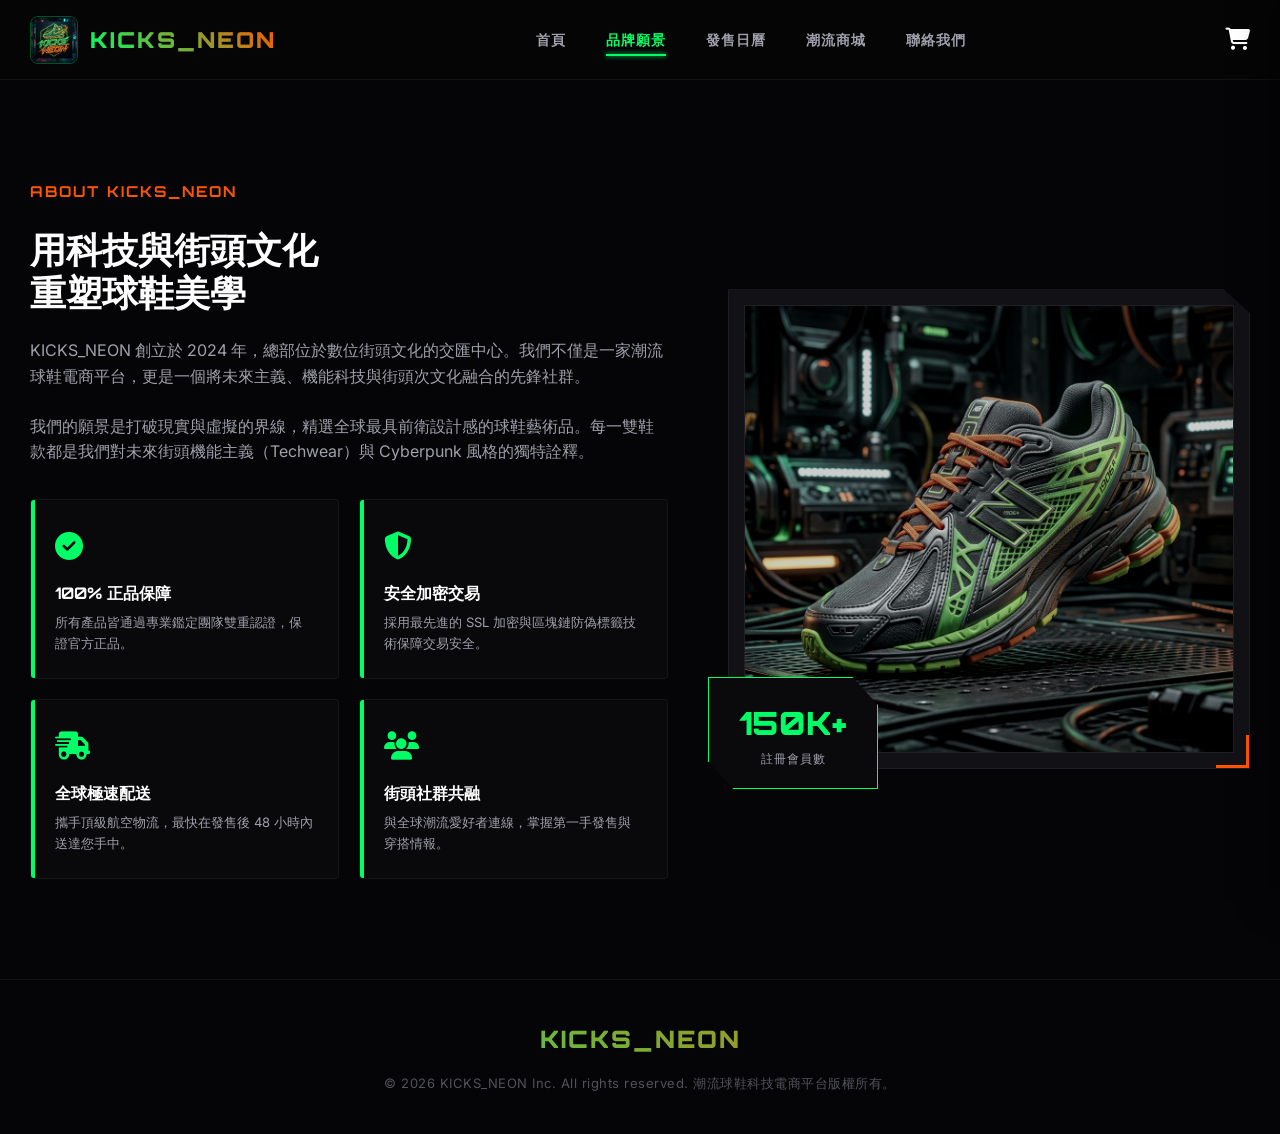
==== about.html @ 7a00f451 "Add files via upload" ====
<!DOCTYPE html>
<html lang="zh-TW">
<head>
  <meta charset="UTF-8">
  <meta name="viewport" content="width=device-width, initial-scale=1.0">
  <title>品牌願景 | KICKS_NEON | 潮流球鞋電商平台</title>
  <meta name="description" content="關於 KICKS_NEON：用科技與街頭文化重塑球鞋美學，為您帶來極具未來感與機能主義設計的潮流球鞋。">
  
  <!-- FontAwesome Icons -->
  <link rel="stylesheet" href="https://cdnjs.cloudflare.com/ajax/libs/font-awesome/6.4.0/css/all.min.css">
  
  <!-- Custom CSS -->
  <link rel="stylesheet" href="style.css">
</head>
<body class="subpage">

  <!-- ==========================================
       HEADER & NAVIGATION
       ========================================== -->
  <header>
    <div class="container header-container">
      <a href="index.html" class="logo-wrapper">
        <img class="logo-img" src="assets/images/logo.png" alt="KICKS_NEON Logo">
        <span class="logo-text">KICKS_NEON</span>
      </a>
      
      <nav id="navbar">
        <ul>
          <li><a href="index.html">首頁</a></li>
          <li><a href="about.html" class="active">品牌願景</a></li>
          <li><a href="releases.html">發售日曆</a></li>
          <li><a href="shop.html">潮流商城</a></li>
          <li><a href="contact.html">聯絡我們</a></li>
        </ul>
      </nav>
      
      <div class="header-actions">
        <div class="cart-icon-wrapper" id="cart-icon-btn" aria-label="Open shopping cart">
          <i class="fa-solid fa-cart-shopping"></i>
          <span class="cart-count" style="display: none;">0</span>
        </div>
        
        <div class="menu-toggle" id="menu-toggle-btn" aria-label="Toggle Navigation">
          <span></span>
          <span></span>
          <span></span>
        </div>
      </div>
    </div>
  </header>

  <!-- ==========================================
       ABOUT US SECTION (公司簡介)
       ========================================== -->
  <section id="about" class="about-section">
    <div class="container">
      <div class="about-grid">
        
        <div class="about-info">
          <span class="about-tagline">About KICKS_NEON</span>
          <h1 class="about-heading">用科技與街頭文化<br>重塑球鞋美學</h1>
          <p class="about-p">
            KICKS_NEON 創立於 2024 年，總部位於數位街頭文化的交匯中心。我們不僅是一家潮流球鞋電商平台，更是一個將未來主義、機能科技與街頭次文化融合的先鋒社群。
          </p>
          <p class="about-p">
            我們的願景是打破現實與虛擬的界線，精選全球最具前衛設計感的球鞋藝術品。每一雙鞋款都是我們對未來街頭機能主義（Techwear）與 Cyberpunk 風格的獨特詮釋。
          </p>
          
          <div class="about-highlights">
            <div class="highlight-card">
              <div class="highlight-icon"><i class="fa-solid fa-circle-check"></i></div>
              <h3 class="highlight-title">100% 正品保障</h3>
              <p class="highlight-desc">所有產品皆通過專業鑑定團隊雙重認證，保證官方正品。</p>
            </div>
            <div class="highlight-card">
              <div class="highlight-icon"><i class="fa-solid fa-shield-halved"></i></div>
              <h3 class="highlight-title">安全加密交易</h3>
              <p class="highlight-desc">採用最先進的 SSL 加密與區塊鏈防偽標籤技術保障交易安全。</p>
            </div>
            <div class="highlight-card">
              <div class="highlight-icon"><i class="fa-solid fa-truck-fast"></i></div>
              <h3 class="highlight-title">全球極速配送</h3>
              <p class="highlight-desc">攜手頂級航空物流，最快在發售後 48 小時內送達您手中。</p>
            </div>
            <div class="highlight-card">
              <div class="highlight-icon"><i class="fa-solid fa-users"></i></div>
              <h3 class="highlight-title">街頭社群共融</h3>
              <p class="highlight-desc">與全球潮流愛好者連線，掌握第一手發售與穿搭情報。</p>
            </div>
          </div>
        </div>
        
        <div class="about-visual">
          <div class="about-img-frame">
            <img class="about-image" src="assets/images/sneaker_10.png" alt="Trendy Sneaker Display">
          </div>
          <div class="about-stat-overlay">
            <span class="stat-number">150K+</span>
            <span class="stat-label">註冊會員數</span>
          </div>
        </div>
        
      </div>
    </div>
  </section>

  <!-- ==========================================
       FOOTER
       ========================================== -->
  <footer>
    <div class="container">
      <div class="footer-logo">KICKS_NEON</div>
      <p class="footer-copy">&copy; 2026 KICKS_NEON Inc. All rights reserved. 潮流球鞋科技電商平台版權所有。</p>
    </div>
  </footer>

  <!-- ==========================================
       SHOPPING CART DRAWER (購物車側欄抽屜)
       ========================================== -->
  <div class="cart-drawer-overlay" id="cart-overlay"></div>
  <div class="cart-drawer" id="cart-drawer">
    <div class="cart-drawer-header">
      <h2 class="cart-drawer-title">購物清單 CART</h2>
      <button class="cart-close-btn" id="cart-close-btn" aria-label="Close cart drawer">
        <i class="fa-solid fa-xmark"></i>
      </button>
    </div>
    
    <!-- 購物車商品清單 (將由 JS 渲染) -->
    <div class="cart-items-list" id="cart-items-list">
      <!-- Generated dynamically -->
    </div>
    
    <div class="cart-drawer-footer">
      <div class="cart-summary">
        <span class="cart-total-label">總計金額 TOTAL</span>
        <span class="cart-total-value" id="cart-total">NT$0</span>
      </div>
      <button class="btn-cyber btn-cyber-orange" onclick="checkout()">
        確認結帳 CHECKOUT <i class="fa-solid fa-credit-card"></i>
      </button>
    </div>
  </div>

  <!-- Custom JS -->
  <script src="app.js"></script>
</body>
</html>
---- style.css ----
@import url('https://fonts.googleapis.com/css2?family=Orbitron:wght@500;700;900&family=Inter:wght@300;400;500;600;700&display=swap');

/* ==========================================
   CSS VARIABLES & DESIGN SYSTEM
   ========================================== */
:root {
  --bg-darker: #050507;
  --bg-dark: #0a0a0d;
  --bg-card: #111116;
  --bg-card-hover: #161620;
  
  --accent-green: #00ff66;
  --accent-green-rgb: 0, 255, 102;
  --accent-orange: #ff5500;
  --accent-orange-rgb: 255, 85, 0;
  
  --text-primary: #ffffff;
  --text-secondary: #a0a0ab;
  --text-muted: #52525b;
  
  --font-cyber: 'Orbitron', sans-serif;
  --font-base: 'Inter', sans-serif;
  
  --transition-fast: 0.2s cubic-bezier(0.4, 0, 0.2, 1);
  --transition-normal: 0.3s cubic-bezier(0.4, 0, 0.2, 1);
  --transition-slow: 0.5s cubic-bezier(0.4, 0, 0.2, 1);
  
  --glow-green: 0 0 10px rgba(0, 255, 102, 0.3), 0 0 20px rgba(0, 255, 102, 0.1);
  --glow-orange: 0 0 10px rgba(255, 85, 0, 0.3), 0 0 20px rgba(255, 85, 0, 0.1);
  --border-neon: 1px solid rgba(0, 255, 102, 0.15);
  
  --header-height: 80px;
}

/* ==========================================
   RESET & BASE STYLES
   ========================================== */
* {
  box-sizing: border-box;
  margin: 0;
  padding: 0;
  scroll-behavior: smooth;
}

body {
  background-color: var(--bg-dark);
  color: var(--text-primary);
  font-family: var(--font-base);
  line-height: 1.6;
  overflow-x: hidden;
  position: relative;
}

body.subpage {
  padding-top: var(--header-height);
}

/* Cyber grid background layer */
body::before {
  content: '';
  position: fixed;
  top: 0;
  left: 0;
  width: 100vw;
  height: 100vh;
  background-image: 
    linear-gradient(rgba(0, 255, 102, 0.015) 1px, transparent 1px),
    linear-gradient(90deg, rgba(0, 255, 102, 0.015) 1px, transparent 1px);
  background-size: 40px 40px;
  background-position: center top;
  z-index: -1;
  pointer-events: none;
}

a {
  color: inherit;
  text-decoration: none;
}

ul {
  list-style: none;
}

img {
  max-width: 100%;
  display: block;
}

button, input, select {
  font-family: inherit;
  background: none;
  border: none;
  color: inherit;
  outline: none;
}

button {
  cursor: pointer;
}

/* Scrollbar styling */
::-webkit-scrollbar {
  width: 8px;
}
::-webkit-scrollbar-track {
  background: var(--bg-darker);
}
::-webkit-scrollbar-thumb {
  background: #27272a;
  border-radius: 4px;
}
::-webkit-scrollbar-thumb:hover {
  background: var(--accent-green);
  box-shadow: 0 0 5px var(--accent-green);
}

/* ==========================================
   UTILITY STYLES
   ========================================== */
.container {
  width: 100%;
  max-width: 1400px;
  margin: 0 auto;
  padding: 0 30px;
}

.text-neon-green {
  color: var(--accent-green);
  text-shadow: 0 0 8px rgba(0, 255, 102, 0.5);
}

.text-neon-orange {
  color: var(--accent-orange);
  text-shadow: 0 0 8px rgba(255, 85, 0, 0.5);
}

.btn-cyber {
  display: inline-block;
  font-family: var(--font-cyber);
  font-weight: 700;
  text-transform: uppercase;
  letter-spacing: 2px;
  padding: 14px 28px;
  border: 1px solid var(--accent-green);
  background: rgba(0, 255, 102, 0.05);
  color: var(--accent-green);
  position: relative;
  overflow: hidden;
  transition: var(--transition-normal);
  clip-path: polygon(0 0, 90% 0, 100% 30%, 100% 100%, 10% 100%, 0 70%);
}

.btn-cyber:hover {
  background: var(--accent-green);
  color: var(--bg-darker);
  box-shadow: 0 0 15px var(--accent-green);
}

.btn-cyber::before {
  content: '';
  position: absolute;
  top: 0;
  left: -100%;
  width: 100%;
  height: 100%;
  background: linear-gradient(
    90deg,
    transparent,
    rgba(255, 255, 255, 0.2),
    transparent
  );
  transition: 0.5s;
}

.btn-cyber:hover::before {
  left: 100%;
}

.btn-cyber-orange {
  border-color: var(--accent-orange);
  background: rgba(255, 85, 0, 0.05);
  color: var(--accent-orange);
  clip-path: polygon(10% 0, 100% 0, 100% 70%, 90% 100%, 0 100%, 0 30%);
}

.btn-cyber-orange:hover {
  background: var(--accent-orange);
  color: var(--text-primary);
  box-shadow: 0 0 15px var(--accent-orange);
}

.glitch-text {
  position: relative;
  font-family: var(--font-cyber);
}

/* ==========================================
   HEADER & NAVIGATION
   ========================================== */
header {
  height: var(--header-height);
  position: fixed;
  top: 0;
  left: 0;
  width: 100%;
  z-index: 100;
  background: rgba(5, 5, 7, 0.85);
  backdrop-filter: blur(12px);
  -webkit-backdrop-filter: blur(12px);
  border-bottom: 1px solid rgba(255, 255, 255, 0.05);
  display: flex;
  align-items: center;
}

.header-container {
  display: flex;
  justify-content: space-between;
  align-items: center;
  width: 100%;
}

.logo-wrapper {
  display: flex;
  align-items: center;
  gap: 12px;
}

.logo-img {
  height: 48px;
  width: 48px;
  border-radius: 8px;
  border: 1px solid rgba(0, 255, 102, 0.3);
}

.logo-text {
  font-family: var(--font-cyber);
  font-size: 22px;
  font-weight: 900;
  letter-spacing: 2px;
  background: linear-gradient(45deg, var(--accent-green), var(--accent-orange));
  -webkit-background-clip: text;
  -webkit-text-fill-color: transparent;
}

nav ul {
  display: flex;
  gap: 40px;
}

nav a {
  font-family: var(--font-cyber);
  font-size: 14px;
  font-weight: 700;
  text-transform: uppercase;
  letter-spacing: 1px;
  color: var(--text-secondary);
  transition: var(--transition-fast);
  position: relative;
  padding: 8px 0;
}

nav a:hover, nav a.active {
  color: var(--accent-green);
}

nav a::after {
  content: '';
  position: absolute;
  bottom: 0;
  left: 0;
  width: 0;
  height: 2px;
  background-color: var(--accent-green);
  transition: var(--transition-fast);
  box-shadow: 0 0 5px var(--accent-green);
}

nav a:hover::after, nav a.active::after {
  width: 100%;
}

.header-actions {
  display: flex;
  align-items: center;
  gap: 20px;
}

.cart-icon-wrapper {
  position: relative;
  font-size: 22px;
  color: var(--text-primary);
  cursor: pointer;
  transition: var(--transition-fast);
}

.cart-icon-wrapper:hover {
  color: var(--accent-green);
  text-shadow: 0 0 8px var(--accent-green);
}

.cart-count {
  position: absolute;
  top: -8px;
  right: -10px;
  background: var(--accent-orange);
  color: var(--text-primary);
  font-family: var(--font-cyber);
  font-size: 10px;
  font-weight: 900;
  padding: 2px 6px;
  border-radius: 10px;
  min-width: 18px;
  text-align: center;
  border: 1px solid var(--bg-darker);
  box-shadow: 0 0 5px rgba(255, 85, 0, 0.5);
}

/* Hamburger mobile menu */
.menu-toggle {
  display: none;
  flex-direction: column;
  gap: 6px;
  cursor: pointer;
  z-index: 101;
}

.menu-toggle span {
  display: block;
  width: 25px;
  height: 2px;
  background-color: var(--text-primary);
  transition: var(--transition-normal);
}

/* ==========================================
   HERO SLIDER
   ========================================== */
.hero-section {
  height: 100vh;
  width: 100%;
  position: relative;
  overflow: hidden;
  background-color: var(--bg-darker);
}

.hero-slider {
  width: 100%;
  height: 100%;
  position: relative;
}

.hero-slide {
  position: absolute;
  top: 0;
  left: 0;
  width: 100%;
  height: 100%;
  opacity: 0;
  transition: opacity var(--transition-slow);
  z-index: 1;
  display: flex;
  align-items: center;
}

.hero-slide.active {
  opacity: 1;
  z-index: 2;
}

.hero-bg {
  position: absolute;
  top: 0;
  left: 0;
  width: 100%;
  height: 100%;
  object-fit: cover;
  filter: brightness(0.2) contrast(1.1);
  transform: scale(1.1);
  transition: transform 6s ease-out;
}

.hero-slide.active .hero-bg {
  transform: scale(1);
}

.hero-content {
  position: relative;
  z-index: 5;
  max-width: 750px;
  text-align: left;
  transform: translateY(30px);
  transition: transform 0.8s ease-out, opacity 0.8s ease-out;
  opacity: 0;
}

.hero-slide.active .hero-content {
  transform: translateY(0);
  opacity: 1;
}

.hero-badge {
  display: inline-block;
  font-family: var(--font-cyber);
  font-size: 14px;
  font-weight: 700;
  letter-spacing: 4px;
  padding: 6px 16px;
  border-left: 3px solid var(--accent-green);
  background: rgba(0, 255, 102, 0.05);
  margin-bottom: 24px;
  text-transform: uppercase;
}

.hero-slide:nth-child(even) .hero-badge {
  border-left-color: var(--accent-orange);
  background: rgba(255, 85, 0, 0.05);
}

.hero-title {
  font-family: var(--font-cyber);
  font-size: 72px;
  font-weight: 900;
  line-height: 1.1;
  letter-spacing: -2px;
  text-transform: uppercase;
  margin-bottom: 24px;
}

.hero-subtitle {
  font-size: 18px;
  color: var(--text-secondary);
  margin-bottom: 40px;
  max-width: 600px;
}

/* Slider Controls */
.slider-dots {
  position: absolute;
  bottom: 40px;
  left: 50%;
  transform: translateX(-50%);
  z-index: 10;
  display: flex;
  gap: 16px;
}

.slider-dot {
  width: 32px;
  height: 4px;
  background: rgba(255, 255, 255, 0.2);
  cursor: pointer;
  transition: var(--transition-normal);
}

.slider-dot.active {
  background: var(--accent-green);
  box-shadow: 0 0 10px var(--accent-green);
  width: 48px;
}

.slider-btn {
  position: absolute;
  top: 50%;
  transform: translateY(-50%);
  z-index: 10;
  width: 50px;
  height: 50px;
  border: 1px solid rgba(255, 255, 255, 0.1);
  background: rgba(5, 5, 7, 0.6);
  backdrop-filter: blur(5px);
  display: flex;
  align-items: center;
  justify-content: center;
  font-size: 20px;
  transition: var(--transition-normal);
}

.slider-btn:hover {
  border-color: var(--accent-green);
  color: var(--accent-green);
  box-shadow: 0 0 10px rgba(0, 255, 102, 0.2);
}

.slider-btn.prev { left: 40px; }
.slider-btn.next { right: 40px; }

/* ==========================================
   SECTION COMMON STYLES
   ========================================== */
section {
  padding: 100px 0;
  position: relative;
}

.section-header {
  margin-bottom: 60px;
  text-align: center;
  position: relative;
}

.section-title {
  font-family: var(--font-cyber);
  font-size: 40px;
  font-weight: 900;
  text-transform: uppercase;
  letter-spacing: 2px;
  margin-bottom: 12px;
  display: inline-block;
  position: relative;
}

.section-title::after {
  content: '';
  position: absolute;
  bottom: -8px;
  left: 50%;
  transform: translateX(-50%);
  width: 60px;
  height: 3px;
  background: var(--accent-green);
  box-shadow: 0 0 8px var(--accent-green);
}

.section-desc {
  font-size: 16px;
  color: var(--text-secondary);
  max-width: 600px;
  margin: 0 auto;
}

/* ==========================================
   ABOUT US SECTION (公司簡介)
   ========================================== */
.about-section {
  background: var(--bg-darker);
}

.about-grid {
  display: grid;
  grid-template-columns: 1.1fr 0.9fr;
  gap: 60px;
  align-items: center;
}

.about-info {
  display: flex;
  flex-direction: column;
  gap: 24px;
}

.about-tagline {
  font-family: var(--font-cyber);
  font-weight: 700;
  letter-spacing: 2px;
  font-size: 15px;
  color: var(--accent-orange);
  text-transform: uppercase;
}

.about-heading {
  font-family: var(--font-cyber);
  font-size: 36px;
  font-weight: 900;
  line-height: 1.2;
  text-transform: uppercase;
}

.about-p {
  color: var(--text-secondary);
  font-size: 16px;
}

.about-highlights {
  display: grid;
  grid-template-columns: 1fr 1fr;
  gap: 20px;
  margin-top: 10px;
}

.highlight-card {
  background: rgba(255, 255, 255, 0.02);
  border: 1px solid rgba(255, 255, 255, 0.05);
  padding: 24px;
  border-radius: 4px;
  transition: var(--transition-normal);
  position: relative;
  overflow: hidden;
}

.highlight-card::before {
  content: '';
  position: absolute;
  top: 0;
  left: 0;
  width: 4px;
  height: 100%;
  background: var(--accent-green);
}

.highlight-card:hover {
  background: rgba(255, 255, 255, 0.04);
  transform: translateY(-5px);
  border-color: rgba(0, 255, 102, 0.2);
}

.highlight-icon {
  font-size: 28px;
  color: var(--accent-green);
  margin-bottom: 12px;
}

.highlight-title {
  font-family: var(--font-cyber);
  font-size: 16px;
  font-weight: 700;
  margin-bottom: 6px;
  text-transform: uppercase;
}

.highlight-desc {
  font-size: 13px;
  color: var(--text-secondary);
}

/* About visual frame */
.about-visual {
  position: relative;
  width: 100%;
  height: 480px;
}

.about-img-frame {
  width: 100%;
  height: 100%;
  border: 1px solid rgba(255, 255, 255, 0.05);
  background: var(--bg-card);
  padding: 15px;
  position: relative;
  clip-path: polygon(0 0, 95% 0, 100% 5%, 100% 100%, 5% 100%, 0 95%);
}

.about-img-frame::after {
  content: '';
  position: absolute;
  bottom: 0;
  right: 0;
  width: 30px;
  height: 30px;
  border-bottom: 3px solid var(--accent-orange);
  border-right: 3px solid var(--accent-orange);
  pointer-events: none;
}

.about-image {
  width: 100%;
  height: 100%;
  object-fit: cover;
  filter: grayscale(40%) contrast(1.1) brightness(0.8);
  border: 1px solid rgba(255, 255, 255, 0.08);
}

.about-stat-overlay {
  position: absolute;
  bottom: -20px;
  left: -20px;
  background: var(--bg-dark);
  border: 1px solid var(--accent-green);
  box-shadow: var(--glow-green);
  padding: 20px 30px;
  display: flex;
  flex-direction: column;
  align-items: center;
  z-index: 10;
  clip-path: polygon(0 0, 85% 0, 100% 25%, 100% 100%, 15% 100%, 0 75%);
}

.stat-number {
  font-family: var(--font-cyber);
  font-size: 32px;
  font-weight: 900;
  color: var(--accent-green);
}

.stat-label {
  font-size: 12px;
  text-transform: uppercase;
  color: var(--text-secondary);
  letter-spacing: 1px;
}

/* ==========================================
   RELEASE CALENDAR SECTION (發售日曆)
   ========================================== */
.calendar-section {
  background: var(--bg-dark);
}

.calendar-grid {
  display: grid;
  grid-template-columns: repeat(3, 1fr);
  gap: 30px;
  margin-top: 40px;
}

.calendar-card {
  background: var(--bg-card);
  border: var(--border-neon);
  border-radius: 4px;
  overflow: hidden;
  transition: var(--transition-normal);
  position: relative;
}

.calendar-card:hover {
  transform: translateY(-8px);
  border-color: var(--accent-green);
  box-shadow: var(--glow-green);
}

.calendar-card.orange-theme {
  border-color: rgba(255, 85, 0, 0.15);
}

.calendar-card.orange-theme:hover {
  border-color: var(--accent-orange);
  box-shadow: var(--glow-orange);
}

.calendar-img-container {
  height: 250px;
  position: relative;
  overflow: hidden;
  background: var(--bg-darker);
}

.calendar-img {
  width: 100%;
  height: 100%;
  object-fit: cover;
  transition: transform var(--transition-normal);
}

.calendar-card:hover .calendar-img {
  transform: scale(1.08);
}

.calendar-badge {
  position: absolute;
  top: 20px;
  left: 20px;
  font-family: var(--font-cyber);
  font-size: 11px;
  font-weight: 700;
  background: var(--accent-orange);
  color: var(--text-primary);
  padding: 6px 12px;
  letter-spacing: 1px;
  text-transform: uppercase;
  box-shadow: 0 0 8px rgba(255, 85, 0, 0.4);
}

.calendar-card.orange-theme .calendar-badge {
  background: var(--accent-green);
  color: var(--bg-darker);
  box-shadow: 0 0 8px rgba(0, 255, 102, 0.4);
}

.calendar-info {
  padding: 30px;
}

.calendar-date {
  font-family: var(--font-cyber);
  font-size: 13px;
  color: var(--text-secondary);
  margin-bottom: 8px;
  letter-spacing: 1px;
  display: flex;
  align-items: center;
  gap: 8px;
}

.calendar-date i {
  color: var(--accent-green);
}

.calendar-card.orange-theme .calendar-date i {
  color: var(--accent-orange);
}

.calendar-title {
  font-family: var(--font-cyber);
  font-size: 20px;
  font-weight: 700;
  margin-bottom: 12px;
  text-transform: uppercase;
}

.calendar-price {
  font-family: var(--font-cyber);
  font-size: 18px;
  font-weight: 700;
  color: #ffffff;
  margin-bottom: 24px;
}

/* Countdown element */
.countdown-box {
  display: grid;
  grid-template-columns: repeat(4, 1fr);
  gap: 10px;
  background: var(--bg-darker);
  padding: 16px;
  border-radius: 4px;
  border: 1px solid rgba(255, 255, 255, 0.05);
}

.countdown-item {
  text-align: center;
}

.countdown-number {
  font-family: var(--font-cyber);
  font-size: 20px;
  font-weight: 900;
  color: var(--accent-green);
  display: block;
}

.calendar-card.orange-theme .countdown-number {
  color: var(--accent-orange);
}

.countdown-label {
  font-size: 9px;
  color: var(--text-muted);
  text-transform: uppercase;
  letter-spacing: 0.5px;
}

/* ==========================================
   SHOP SECTION (商品展示與篩選區)
   ========================================== */
.shop-section {
  background: var(--bg-darker);
  border-top: 1px solid rgba(255, 255, 255, 0.05);
  border-bottom: 1px solid rgba(255, 255, 255, 0.05);
}

.shop-container {
  display: grid;
  grid-template-columns: 280px 1fr;
  gap: 40px;
  align-items: start;
}

/* Sidebar filter styling */
.sidebar-filter {
  background: var(--bg-card);
  border: 1px solid rgba(255, 255, 255, 0.04);
  padding: 30px;
  border-radius: 4px;
  position: sticky;
  top: 100px;
}

.filter-group {
  margin-bottom: 35px;
}

.filter-group:last-child {
  margin-bottom: 0;
}

.filter-title {
  font-family: var(--font-cyber);
  font-size: 16px;
  font-weight: 700;
  text-transform: uppercase;
  letter-spacing: 1px;
  margin-bottom: 20px;
  color: #ffffff;
  border-left: 3px solid var(--accent-green);
  padding-left: 10px;
  display: flex;
  justify-content: space-between;
  align-items: center;
}

/* Brands checklist */
.brand-list {
  display: flex;
  flex-direction: column;
  gap: 12px;
}

.checkbox-container {
  display: flex;
  align-items: center;
  position: relative;
  padding-left: 28px;
  cursor: pointer;
  font-size: 14px;
  color: var(--text-secondary);
  user-select: none;
  transition: var(--transition-fast);
}

.checkbox-container input {
  position: absolute;
  opacity: 0;
  cursor: pointer;
  height: 0;
  width: 0;
}

.checkmark {
  position: absolute;
  top: 2px;
  left: 0;
  height: 18px;
  width: 18px;
  background-color: var(--bg-darker);
  border: 1px solid var(--text-muted);
  border-radius: 2px;
  transition: var(--transition-fast);
}

.checkbox-container:hover {
  color: var(--text-primary);
}

.checkbox-container:hover input ~ .checkmark {
  border-color: var(--accent-green);
}

.checkbox-container input:checked ~ .checkmark {
  background-color: var(--accent-green);
  border-color: var(--accent-green);
  box-shadow: 0 0 5px var(--accent-green);
}

.checkmark::after {
  content: "";
  position: absolute;
  display: none;
  left: 6px;
  top: 2px;
  width: 4px;
  height: 8px;
  border: solid var(--bg-darker);
  border-width: 0 2px 2px 0;
  transform: rotate(45deg);
}

.checkbox-container input:checked ~ .checkmark::after {
  display: block;
}

/* Size Buttons */
.size-grid {
  display: grid;
  grid-template-columns: repeat(4, 1fr);
  gap: 8px;
}

.size-btn {
  background: var(--bg-darker);
  border: 1px solid var(--text-muted);
  color: var(--text-secondary);
  padding: 8px 0;
  font-family: var(--font-cyber);
  font-size: 12px;
  font-weight: 700;
  text-align: center;
  border-radius: 2px;
  transition: var(--transition-fast);
}

.size-btn:hover {
  border-color: var(--accent-green);
  color: var(--accent-green);
}

.size-btn.active {
  background: var(--accent-green);
  color: var(--bg-darker);
  border-color: var(--accent-green);
  box-shadow: 0 0 8px rgba(0, 255, 102, 0.3);
}

/* Price Range Slider */
.price-range-container {
  display: flex;
  flex-direction: column;
  gap: 15px;
}

.range-slider {
  -webkit-appearance: none;
  width: 100%;
  height: 4px;
  background: var(--bg-darker);
  border-radius: 2px;
  outline: none;
}

.range-slider::-webkit-slider-thumb {
  -webkit-appearance: none;
  appearance: none;
  width: 16px;
  height: 16px;
  border-radius: 50%;
  background: var(--accent-green);
  box-shadow: 0 0 8px var(--accent-green);
  cursor: pointer;
  transition: var(--transition-fast);
}

.range-slider::-webkit-slider-thumb:hover {
  transform: scale(1.2);
}

.price-values {
  display: flex;
  justify-content: space-between;
  font-family: var(--font-cyber);
  font-size: 12px;
  color: var(--text-secondary);
}

.price-value-box {
  background: var(--bg-darker);
  padding: 4px 8px;
  border: 1px solid rgba(255, 255, 255, 0.05);
  border-radius: 2px;
}

.btn-reset-filter {
  width: 100%;
  margin-top: 10px;
  padding: 12px;
  font-family: var(--font-cyber);
  font-size: 12px;
  font-weight: 700;
  letter-spacing: 1px;
  text-align: center;
  border: 1px solid rgba(255, 255, 255, 0.1);
  color: var(--text-secondary);
  transition: var(--transition-fast);
  background: rgba(255, 255, 255, 0.01);
}

.btn-reset-filter:hover {
  border-color: var(--accent-orange);
  color: var(--accent-orange);
  background: rgba(255, 85, 0, 0.05);
}

/* Products Layout */
.products-layout {
  display: flex;
  flex-direction: column;
  gap: 30px;
}

.shop-toolbar {
  display: flex;
  justify-content: space-between;
  align-items: center;
  background: var(--bg-card);
  padding: 16px 24px;
  border-radius: 4px;
  border: 1px solid rgba(255, 255, 255, 0.03);
}

.products-count {
  font-size: 14px;
  color: var(--text-secondary);
}

.products-count span {
  font-family: var(--font-cyber);
  color: var(--accent-green);
  font-weight: 700;
}

.shop-sorting select {
  background: var(--bg-darker);
  border: 1px solid rgba(255, 255, 255, 0.1);
  padding: 8px 16px;
  font-size: 13px;
  border-radius: 2px;
  cursor: pointer;
  transition: var(--transition-fast);
}

.shop-sorting select:hover {
  border-color: var(--accent-green);
}

/* Products Grid */
.products-grid {
  display: grid;
  grid-template-columns: repeat(auto-fill, minmax(250px, 1fr));
  gap: 25px;
}

/* Sneaker Product Card */
.product-card {
  background: var(--bg-card);
  border: 1px solid rgba(255, 255, 255, 0.03);
  border-radius: 4px;
  overflow: hidden;
  display: flex;
  flex-direction: column;
  transition: transform var(--transition-normal), border-color var(--transition-normal), box-shadow var(--transition-normal);
  position: relative;
}

.product-card:hover {
  transform: translateY(-5px);
  border-color: var(--accent-green);
  box-shadow: var(--glow-green);
}

.product-card:nth-child(even):hover {
  border-color: var(--accent-orange);
  box-shadow: var(--glow-orange);
}

.product-img-wrapper {
  position: relative;
  height: 230px;
  background-color: var(--bg-darker);
  overflow: hidden;
  display: flex;
  align-items: center;
  justify-content: center;
  padding: 10px;
}

.product-img {
  max-width: 90%;
  max-height: 90%;
  object-fit: contain;
  transition: transform 0.4s cubic-bezier(0.25, 0.46, 0.45, 0.94);
}

.product-card:hover .product-img {
  transform: scale(1.1) rotate(-3deg);
}

.product-tags {
  position: absolute;
  top: 15px;
  left: 15px;
  display: flex;
  flex-direction: column;
  gap: 6px;
}

.product-tag {
  font-family: var(--font-cyber);
  font-size: 9px;
  font-weight: 700;
  padding: 4px 8px;
  letter-spacing: 0.5px;
  border-radius: 2px;
  text-transform: uppercase;
}

.product-tag.limited {
  background: var(--accent-orange);
  color: #ffffff;
  box-shadow: 0 0 5px rgba(255, 85, 0, 0.4);
}

.product-tag.hot {
  background: var(--accent-green);
  color: var(--bg-darker);
  box-shadow: 0 0 5px rgba(0, 255, 102, 0.4);
}

.product-info {
  padding: 20px;
  display: flex;
  flex-direction: column;
  flex-grow: 1;
}

.product-brand {
  font-family: var(--font-cyber);
  font-size: 11px;
  font-weight: 700;
  color: var(--accent-green);
  text-transform: uppercase;
  margin-bottom: 6px;
  letter-spacing: 1px;
}

.product-card:nth-child(even) .product-brand {
  color: var(--accent-orange);
}

.product-name {
  font-size: 16px;
  font-weight: 600;
  margin-bottom: 12px;
  line-height: 1.3;
  color: #ffffff;
  /* limit to 2 lines */
  display: -webkit-box;
  -webkit-line-clamp: 2;
  -webkit-box-orient: vertical;
  overflow: hidden;
  height: 42px;
}

.product-meta {
  display: flex;
  justify-content: space-between;
  align-items: center;
  margin-top: auto;
  padding-top: 12px;
  border-top: 1px solid rgba(255, 255, 255, 0.03);
}

.product-price {
  font-family: var(--font-cyber);
  font-size: 18px;
  font-weight: 700;
  color: #ffffff;
}

.product-buy-btn {
  width: 36px;
  height: 36px;
  background: rgba(255, 255, 255, 0.05);
  border: 1px solid rgba(255, 255, 255, 0.1);
  color: var(--text-primary);
  border-radius: 4px;
  display: flex;
  align-items: center;
  justify-content: center;
  transition: var(--transition-fast);
}

.product-card:hover .product-buy-btn {
  background: var(--accent-green);
  border-color: var(--accent-green);
  color: var(--bg-darker);
  box-shadow: 0 0 10px rgba(0, 255, 102, 0.3);
}

.product-card:nth-child(even):hover .product-buy-btn {
  background: var(--accent-orange);
  border-color: var(--accent-orange);
  color: var(--text-primary);
  box-shadow: 0 0 10px rgba(255, 85, 0, 0.3);
}

/* Empty State */
.empty-state {
  grid-column: 1 / -1;
  text-align: center;
  padding: 60px 0;
}

.empty-state-icon {
  font-size: 48px;
  color: var(--text-muted);
  margin-bottom: 20px;
}

.empty-state-text {
  color: var(--text-secondary);
  font-size: 16px;
  margin-bottom: 20px;
}

/* ==========================================
   CONTACT SECTION (聯絡我們)
   ========================================== */
.contact-section {
  background: var(--bg-dark);
}

.contact-grid {
  display: grid;
  grid-template-columns: 0.9fr 1.1fr;
  gap: 60px;
}

.contact-info {
  display: flex;
  flex-direction: column;
  gap: 30px;
}

.contact-title-cyber {
  font-family: var(--font-cyber);
  font-size: 28px;
  font-weight: 900;
  text-transform: uppercase;
  letter-spacing: 1.5px;
  border-left: 4px solid var(--accent-orange);
  padding-left: 15px;
}

.contact-p {
  color: var(--text-secondary);
  font-size: 15px;
}

.contact-methods {
  display: flex;
  flex-direction: column;
  gap: 20px;
}

.contact-method-item {
  display: flex;
  align-items: center;
  gap: 16px;
}

.contact-icon {
  width: 44px;
  height: 44px;
  border-radius: 4px;
  background: rgba(255, 85, 0, 0.05);
  border: 1px solid rgba(255, 85, 0, 0.15);
  color: var(--accent-orange);
  display: flex;
  align-items: center;
  justify-content: center;
  font-size: 18px;
}

.contact-method-item:nth-child(even) .contact-icon {
  background: rgba(0, 255, 102, 0.05);
  border-color: rgba(0, 255, 102, 0.15);
  color: var(--accent-green);
}

.contact-label {
  font-size: 12px;
  color: var(--text-muted);
  text-transform: uppercase;
  letter-spacing: 0.5px;
}

.contact-value {
  font-weight: 500;
  color: #ffffff;
}

.social-links {
  display: flex;
  gap: 15px;
  margin-top: 10px;
}

.social-btn {
  width: 44px;
  height: 44px;
  background: var(--bg-card);
  border: 1px solid rgba(255, 255, 255, 0.05);
  color: var(--text-secondary);
  border-radius: 4px;
  display: flex;
  align-items: center;
  justify-content: center;
  font-size: 18px;
  transition: var(--transition-fast);
}

.social-btn:hover {
  color: var(--accent-green);
  border-color: var(--accent-green);
  box-shadow: var(--glow-green);
  transform: translateY(-3px);
}

.social-btn:nth-child(even):hover {
  color: var(--accent-orange);
  border-color: var(--accent-orange);
  box-shadow: var(--glow-orange);
}

/* Contact Form */
.contact-form-container {
  background: var(--bg-card);
  border: 1px solid rgba(255, 255, 255, 0.03);
  padding: 40px;
  border-radius: 4px;
  clip-path: polygon(0 0, 100% 0, 100% 92%, 92% 100%, 0 100%);
}

.contact-form {
  display: flex;
  flex-direction: column;
  gap: 20px;
}

.form-group {
  display: flex;
  flex-direction: column;
  gap: 8px;
}

.form-label {
  font-family: var(--font-cyber);
  font-size: 12px;
  font-weight: 700;
  text-transform: uppercase;
  color: var(--text-secondary);
  letter-spacing: 1px;
}

.form-input {
  background: var(--bg-darker);
  border: 1px solid rgba(255, 255, 255, 0.05);
  padding: 12px 16px;
  border-radius: 2px;
  color: #ffffff;
  transition: var(--transition-fast);
}

.form-input:focus {
  border-color: var(--accent-orange);
  box-shadow: 0 0 5px rgba(255, 85, 0, 0.2);
}

textarea.form-input {
  resize: vertical;
  min-height: 120px;
}

.submit-btn {
  width: 100%;
}

/* ==========================================
   FOOTER
   ========================================== */
footer {
  background: var(--bg-darker);
  border-top: 1px solid rgba(255, 255, 255, 0.05);
  padding: 40px 0;
  text-align: center;
}

.footer-logo {
  font-family: var(--font-cyber);
  font-size: 24px;
  font-weight: 900;
  letter-spacing: 2px;
  margin-bottom: 15px;
  background: linear-gradient(45deg, var(--accent-green), var(--accent-orange));
  -webkit-background-clip: text;
  -webkit-text-fill-color: transparent;
}

.footer-copy {
  font-size: 13px;
  color: var(--text-muted);
  letter-spacing: 0.5px;
}

/* ==========================================
   SHOPPING CART DRAWER (購物車側欄抽屜)
   ========================================== */
.cart-drawer-overlay {
  position: fixed;
  top: 0;
  left: 0;
  width: 100vw;
  height: 100vh;
  background: rgba(0, 0, 0, 0.7);
  backdrop-filter: blur(5px);
  z-index: 1000;
  opacity: 0;
  visibility: hidden;
  transition: opacity var(--transition-normal);
}

.cart-drawer-overlay.open {
  opacity: 1;
  visibility: visible;
}

.cart-drawer {
  position: fixed;
  top: 0;
  right: -420px;
  width: 100%;
  max-width: 420px;
  height: 100vh;
  background: var(--bg-card);
  border-left: 1px solid rgba(255, 255, 255, 0.05);
  z-index: 1001;
  display: flex;
  flex-direction: column;
  transition: right var(--transition-normal) cubic-bezier(0.4, 0, 0.2, 1);
  box-shadow: -10px 0 30px rgba(0, 0, 0, 0.5);
}

.cart-drawer.open {
  right: 0;
}

.cart-drawer-header {
  height: var(--header-height);
  padding: 0 30px;
  display: flex;
  justify-content: space-between;
  align-items: center;
  border-bottom: 1px solid rgba(255, 255, 255, 0.05);
}

.cart-drawer-title {
  font-family: var(--font-cyber);
  font-size: 18px;
  font-weight: 700;
  text-transform: uppercase;
  letter-spacing: 1px;
}

.cart-close-btn {
  font-size: 24px;
  color: var(--text-secondary);
  transition: var(--transition-fast);
}

.cart-close-btn:hover {
  color: var(--accent-orange);
}

.cart-items-list {
  flex-grow: 1;
  overflow-y: auto;
  padding: 30px;
  display: flex;
  flex-direction: column;
  gap: 20px;
}

/* Cart Item style */
.cart-item {
  display: flex;
  gap: 15px;
  background: var(--bg-darker);
  border: 1px solid rgba(255, 255, 255, 0.02);
  padding: 15px;
  border-radius: 4px;
  position: relative;
}

.cart-item-img-wrapper {
  width: 70px;
  height: 70px;
  background: var(--bg-card);
  border-radius: 4px;
  display: flex;
  align-items: center;
  justify-content: center;
  padding: 5px;
}

.cart-item-img {
  max-width: 100%;
  max-height: 100%;
  object-fit: contain;
}

.cart-item-info {
  flex-grow: 1;
  display: flex;
  flex-direction: column;
}

.cart-item-name {
  font-size: 14px;
  font-weight: 600;
  color: #ffffff;
  margin-bottom: 4px;
}

.cart-item-brand {
  font-family: var(--font-cyber);
  font-size: 9px;
  color: var(--accent-green);
  text-transform: uppercase;
  margin-bottom: 8px;
}

.cart-item-price {
  font-family: var(--font-cyber);
  font-size: 14px;
  font-weight: 700;
  color: #ffffff;
}

.cart-item-remove {
  position: absolute;
  top: 15px;
  right: 15px;
  font-size: 14px;
  color: var(--text-muted);
  transition: var(--transition-fast);
}

.cart-item-remove:hover {
  color: var(--accent-orange);
}

.cart-drawer-footer {
  padding: 30px;
  background: var(--bg-darker);
  border-top: 1px solid rgba(255, 255, 255, 0.05);
  display: flex;
  flex-direction: column;
  gap: 20px;
}

.cart-summary {
  display: flex;
  justify-content: space-between;
  align-items: center;
}

.cart-total-label {
  font-family: var(--font-cyber);
  font-size: 14px;
  text-transform: uppercase;
  color: var(--text-secondary);
}

.cart-total-value {
  font-family: var(--font-cyber);
  font-size: 24px;
  font-weight: 900;
  color: var(--accent-green);
}

.cart-empty-msg {
  text-align: center;
  color: var(--text-muted);
  margin-top: 50px;
  font-size: 14px;
}

/* ==========================================
   TOAST NOTIFICATIONS
   ========================================== */
#toast-container {
  position: fixed;
  bottom: 30px;
  left: 30px;
  z-index: 2000;
  display: flex;
  flex-direction: column;
  gap: 12px;
  pointer-events: none;
}

.toast {
  background: var(--bg-card);
  border: 1px solid var(--accent-green);
  color: var(--text-primary);
  font-family: var(--font-cyber);
  font-size: 12px;
  font-weight: 700;
  padding: 16px 24px;
  border-radius: 4px;
  box-shadow: var(--glow-green);
  pointer-events: auto;
  animation: slideInLeft 0.3s cubic-bezier(0.25, 0.46, 0.45, 0.94), fadeOut 0.5s ease-out 3.5s forwards;
  clip-path: polygon(0 0, 92% 0, 100% 30%, 100% 100%, 8% 100%, 0 70%);
  display: flex;
  align-items: center;
  gap: 10px;
  min-width: 250px;
}

.toast.orange-theme {
  border-color: var(--accent-orange);
  box-shadow: var(--glow-orange);
}

@keyframes slideInLeft {
  from { transform: translateX(-100%); opacity: 0; }
  to { transform: translateX(0); opacity: 1; }
}

@keyframes fadeOut {
  from { opacity: 1; }
  to { opacity: 0; transform: translateY(10px); visibility: hidden; }
}

/* ==========================================
   RESPONSIVE DESIGN (響應式排版)
   ========================================== */
@media (max-width: 1200px) {
  .container {
    padding: 0 20px;
  }
  
  .hero-title {
    font-size: 56px;
  }
  
  .about-grid {
    gap: 40px;
  }
  
  .calendar-grid {
    gap: 20px;
  }
}

@media (max-width: 992px) {
  section {
    padding: 80px 0;
  }
  
  .menu-toggle {
    display: flex;
  }
  
  nav {
    position: fixed;
    top: var(--header-height);
    left: -100%;
    width: 100%;
    height: calc(100vh - var(--header-height));
    background: var(--bg-darker);
    padding: 40px;
    transition: left var(--transition-normal);
    border-top: 1px solid rgba(255, 255, 255, 0.05);
  }
  
  nav.open {
    left: 0;
  }
  
  nav ul {
    flex-direction: column;
    gap: 30px;
    align-items: center;
  }
  
  nav a {
    font-size: 18px;
  }
  
  .hero-title {
    font-size: 48px;
  }
  
  .about-grid {
    grid-template-columns: 1fr;
  }
  
  .about-visual {
    height: 380px;
    order: -1;
  }
  
  .calendar-grid {
    grid-template-columns: repeat(2, 1fr);
  }
  
  .shop-container {
    grid-template-columns: 1fr;
  }
  
  .sidebar-filter {
    position: static;
    margin-bottom: 30px;
  }
  
  .contact-grid {
    grid-template-columns: 1fr;
    gap: 40px;
  }
}

@media (max-width: 768px) {
  .hero-title {
    font-size: 38px;
  }
  
  .hero-subtitle {
    font-size: 15px;
  }
  
  .section-title {
    font-size: 32px;
  }
  
  .calendar-grid {
    grid-template-columns: 1fr;
    max-width: 450px;
    margin-left: auto;
    margin-right: auto;
  }
  
  .products-grid {
    grid-template-columns: repeat(auto-fill, minmax(200px, 1fr));
  }
  
  .slider-btn {
    display: none;
  }
}

@media (max-width: 480px) {
  .hero-title {
    font-size: 32px;
  }
  
  .about-highlights {
    grid-template-columns: 1fr;
  }
  
  .about-stat-overlay {
    bottom: -10px;
    left: 10px;
    padding: 12px 20px;
  }
  
  .stat-number {
    font-size: 24px;
  }
  
  .products-grid {
    grid-template-columns: 1fr;
    max-width: 320px;
    margin: 0 auto;
  }
  
  .contact-form-container {
    padding: 24px;
  }
  
  .cart-drawer {
    max-width: 100%;
  }
}
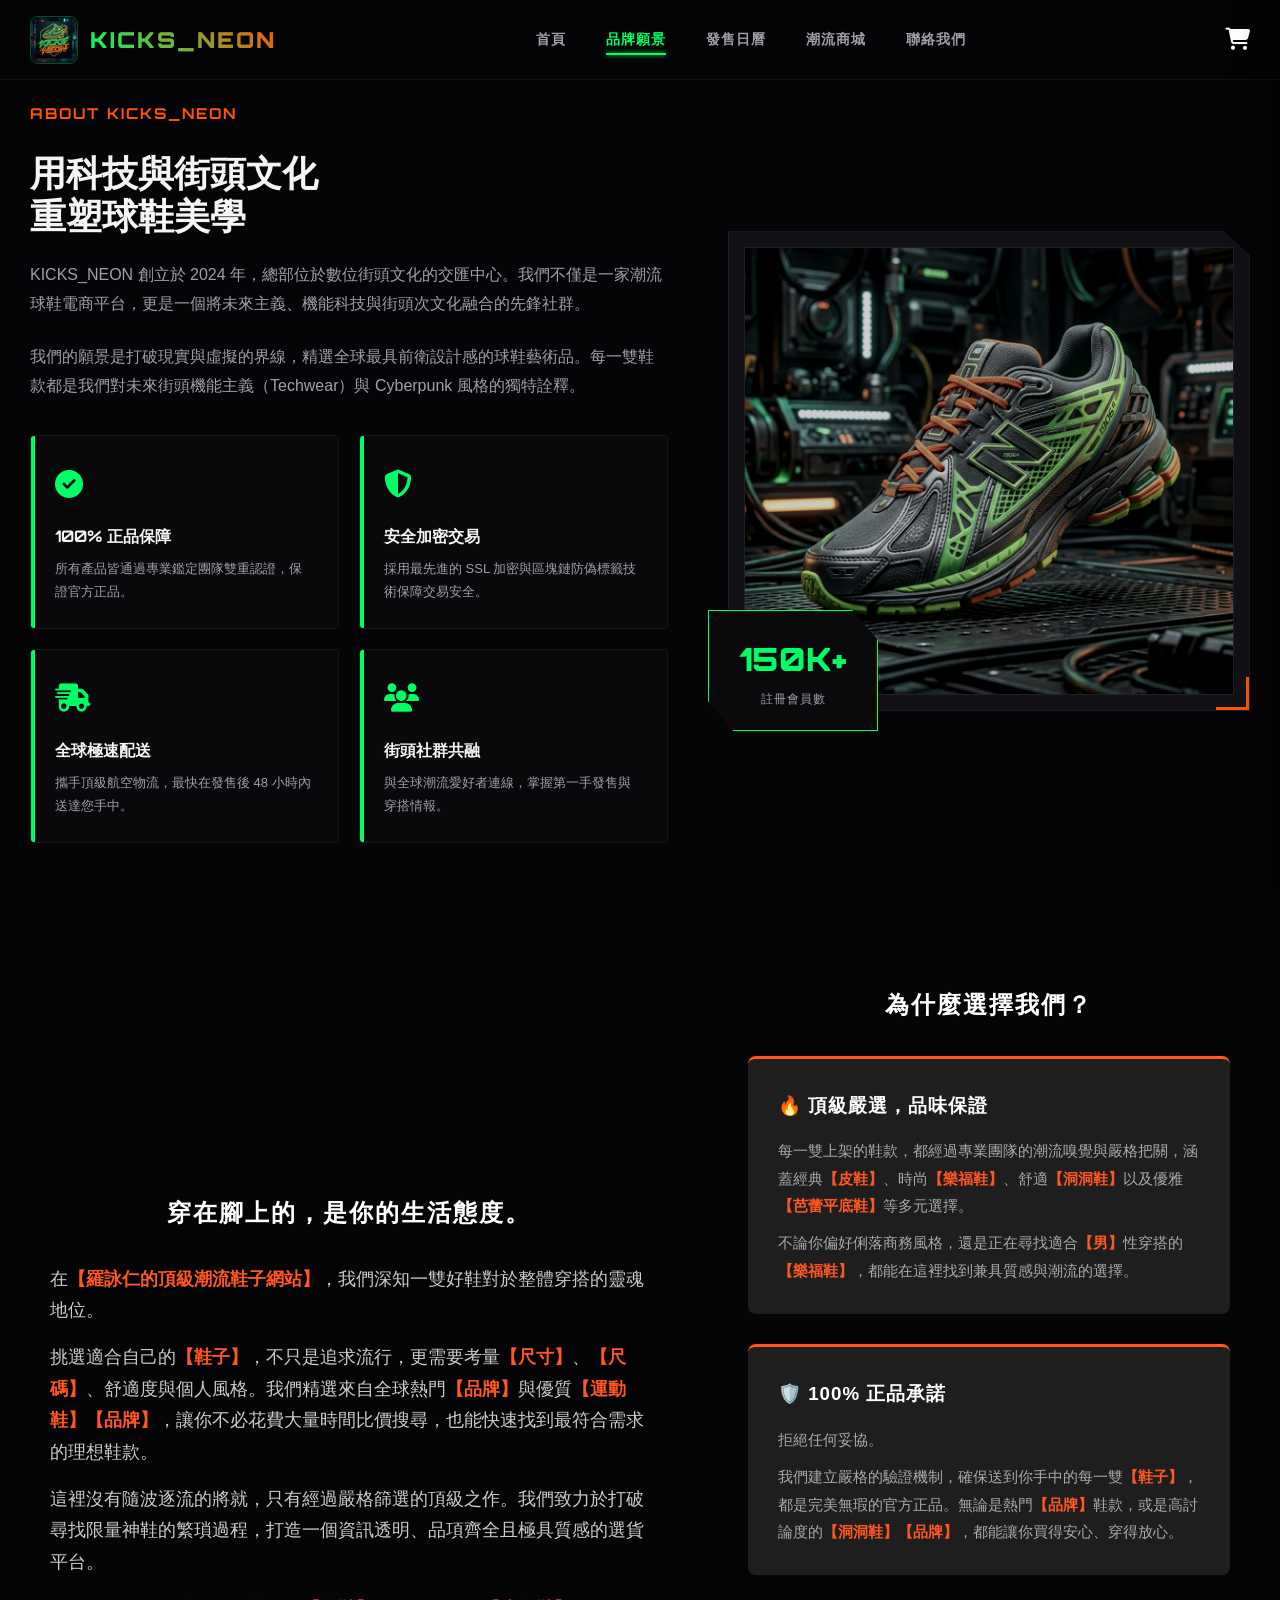
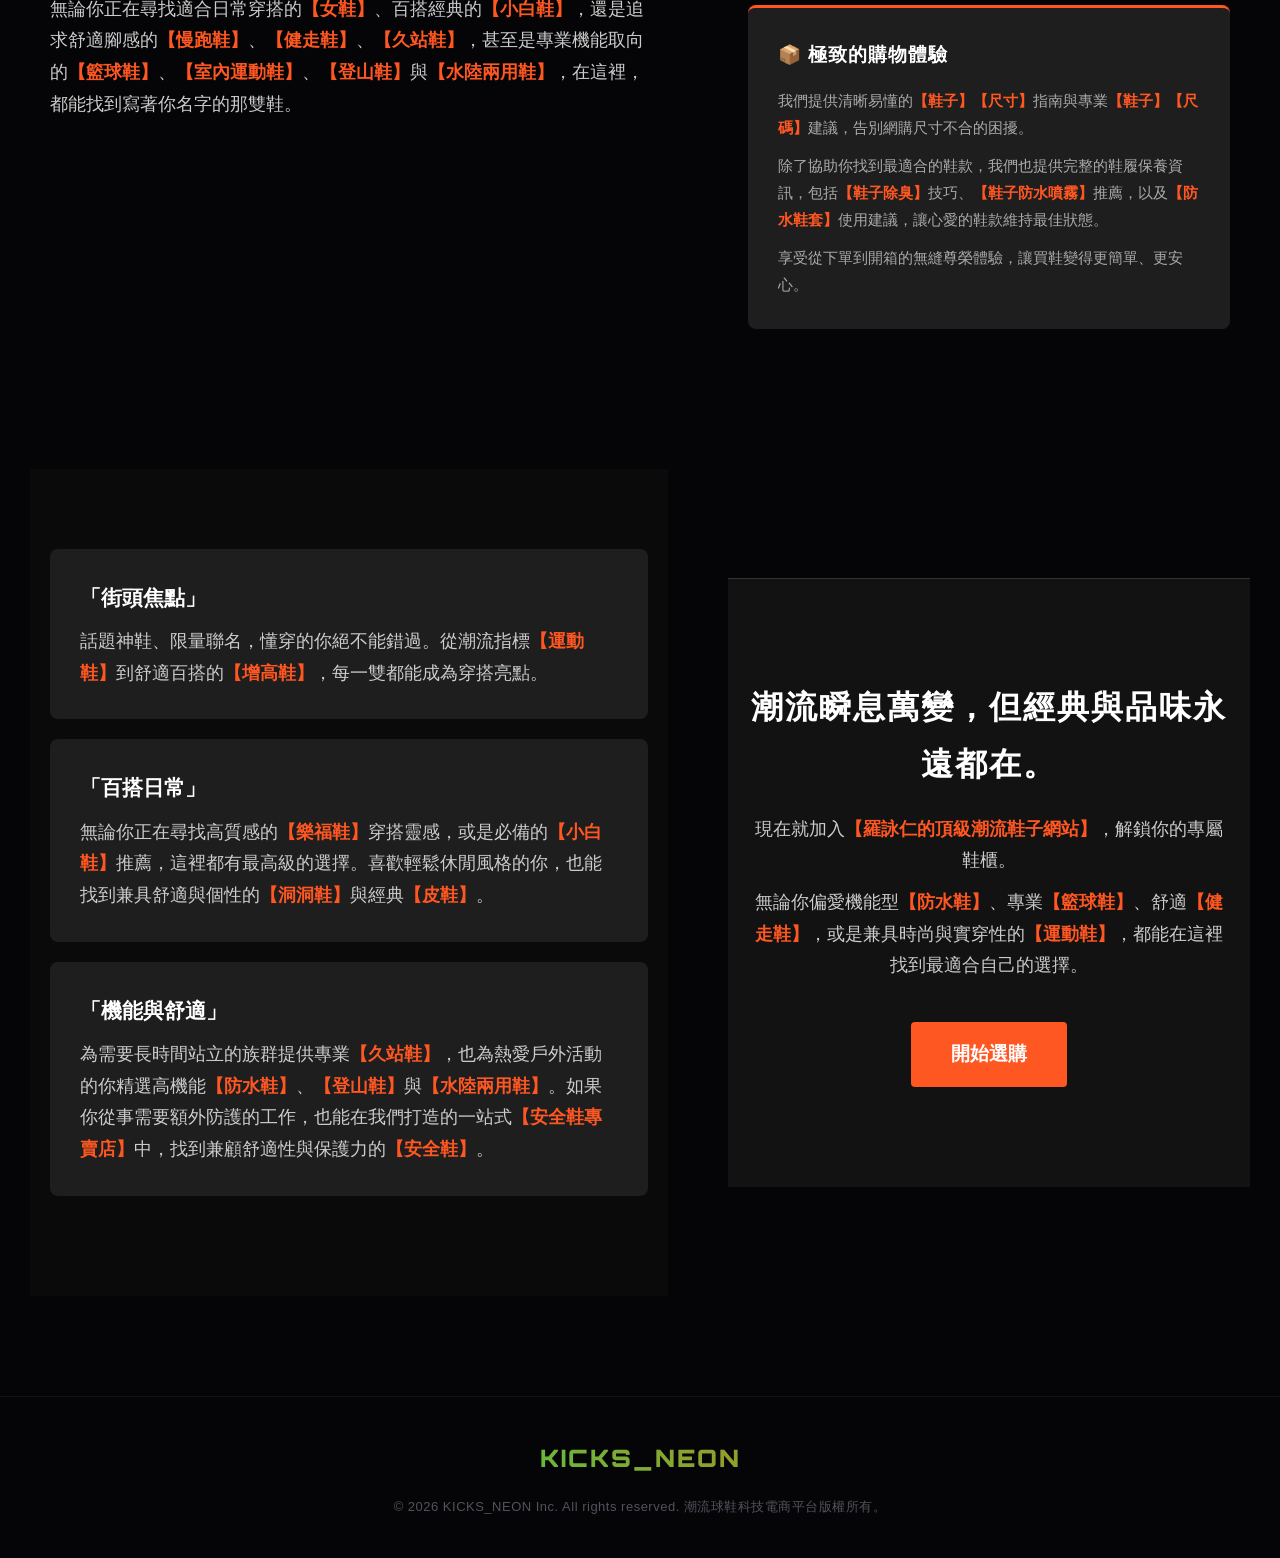
==== commit 1962220d: "Add files via upload" ====
--- a/about.html
+++ b/about.html
@@ -100,6 +100,91 @@
           </div>
         </div>
         
+        <body style="margin: 0; padding: 0; font-family: 'Helvetica Neue', Arial, 'Microsoft JhengHei', sans-serif; background-color: #121212; color: #f5f5f5; line-height: 1.8;">
+
+          
+      
+          <!-- 品牌理念區塊 (About Us) -->
+          <section style="padding: 80px 20px; max-width: 1000px; margin: 0 auto; text-align: center;">
+              <h2 style="color: #ffffff; letter-spacing: 2px; margin-top: 0; margin-bottom: 30px;">穿在腳上的，是你的生活態度。</h2>
+              <div style="font-size: 1.1rem; text-align: left; margin: 0 auto; max-width: 800px; color: #cccccc;">
+                  <p style="margin-top: 0; margin-bottom: 15px;">在<strong style="color: #ff5722;">【羅詠仁的頂級潮流鞋子網站】</strong>，我們深知一雙好鞋對於整體穿搭的靈魂地位。</p>
+                  <p style="margin-top: 0; margin-bottom: 15px;">挑選適合自己的<strong style="color: #ff5722;">【鞋子】</strong>，不只是追求流行，更需要考量<strong style="color: #ff5722;">【尺寸】</strong>、<strong style="color: #ff5722;">【尺碼】</strong>、舒適度與個人風格。我們精選來自全球熱門<strong style="color: #ff5722;">【品牌】</strong>與優質<strong style="color: #ff5722;">【運動鞋】</strong><strong style="color: #ff5722;">【品牌】</strong>，讓你不必花費大量時間比價搜尋，也能快速找到最符合需求的理想鞋款。</p>
+                  <p style="margin-top: 0; margin-bottom: 15px;">這裡沒有隨波逐流的將就，只有經過嚴格篩選的頂級之作。我們致力於打破尋找限量神鞋的繁瑣過程，打造一個資訊透明、品項齊全且極具質感的選貨平台。</p>
+                  <p style="margin-top: 0; margin-bottom: 0;">無論你正在尋找適合日常穿搭的<strong style="color: #ff5722;">【女鞋】</strong>、百搭經典的<strong style="color: #ff5722;">【小白鞋】</strong>，還是追求舒適腳感的<strong style="color: #ff5722;">【慢跑鞋】</strong>、<strong style="color: #ff5722;">【健走鞋】</strong>、<strong style="color: #ff5722;">【久站鞋】</strong>，甚至是專業機能取向的<strong style="color: #ff5722;">【籃球鞋】</strong>、<strong style="color: #ff5722;">【室內運動鞋】</strong>、<strong style="color: #ff5722;">【登山鞋】</strong>與<strong style="color: #ff5722;">【水陸兩用鞋】</strong>，在這裡，都能找到寫著你名字的那雙鞋。</p>
+              </div>
+          </section>
+      
+          <!-- 核心優勢區塊 (Why Choose Us) -->
+          <section style="padding: 80px 20px; max-width: 1000px; margin: 0 auto; text-align: center;">
+              <h2 style="color: #ffffff; letter-spacing: 2px; margin-top: 0; margin-bottom: 30px;">為什麼選擇我們？</h2>
+              <div style="display: flex; gap: 30px; flex-wrap: wrap; justify-content: center;">
+                  <div style="flex: 1; min-width: 280px; background-color: #1e1e1e; padding: 30px; border-radius: 8px; border-top: 3px solid #ff5722; box-sizing: border-box; text-align: left;">
+                      <h3 style="color: #ffffff; letter-spacing: 1px; margin-top: 0; margin-bottom: 15px;">🔥 頂級嚴選，品味保證</h3>
+                      <p style="font-size: 0.95rem; color: #aaaaaa; margin-top: 0; margin-bottom: 10px;">
+                          每一雙上架的鞋款，都經過專業團隊的潮流嗅覺與嚴格把關，涵蓋經典<strong style="color: #ff5722;">【皮鞋】</strong>、時尚<strong style="color: #ff5722;">【樂福鞋】</strong>、舒適<strong style="color: #ff5722;">【洞洞鞋】</strong>以及優雅<strong style="color: #ff5722;">【芭蕾平底鞋】</strong>等多元選擇。
+                      </p>
+                      <p style="font-size: 0.95rem; color: #aaaaaa; margin: 0;">
+                          不論你偏好俐落商務風格，還是正在尋找適合<strong style="color: #ff5722;">【男】</strong>性穿搭的<strong style="color: #ff5722;">【樂福鞋】</strong>，都能在這裡找到兼具質感與潮流的選擇。
+                      </p>
+                  </div>
+                  <div style="flex: 1; min-width: 280px; background-color: #1e1e1e; padding: 30px; border-radius: 8px; border-top: 3px solid #ff5722; box-sizing: border-box; text-align: left;">
+                      <h3 style="color: #ffffff; letter-spacing: 1px; margin-top: 0; margin-bottom: 15px;">🛡️ 100% 正品承諾</h3>
+                      <p style="font-size: 0.95rem; color: #aaaaaa; margin-top: 0; margin-bottom: 10px;">
+                          拒絕任何妥協。
+                      </p>
+                      <p style="font-size: 0.95rem; color: #aaaaaa; margin: 0;">
+                          我們建立嚴格的驗證機制，確保送到你手中的每一雙<strong style="color: #ff5722;">【鞋子】</strong>，都是完美無瑕的官方正品。無論是熱門<strong style="color: #ff5722;">【品牌】</strong>鞋款，或是高討論度的<strong style="color: #ff5722;">【洞洞鞋】</strong><strong style="color: #ff5722;">【品牌】</strong>，都能讓你買得安心、穿得放心。
+                      </p>
+                  </div>
+                  <div style="flex: 1; min-width: 280px; background-color: #1e1e1e; padding: 30px; border-radius: 8px; border-top: 3px solid #ff5722; box-sizing: border-box; text-align: left;">
+                      <h3 style="color: #ffffff; letter-spacing: 1px; margin-top: 0; margin-bottom: 15px;">📦 極致的購物體驗</h3>
+                      <p style="font-size: 0.95rem; color: #aaaaaa; margin-top: 0; margin-bottom: 10px;">
+                          我們提供清晰易懂的<strong style="color: #ff5722;">【鞋子】</strong><strong style="color: #ff5722;">【尺寸】</strong>指南與專業<strong style="color: #ff5722;">【鞋子】</strong><strong style="color: #ff5722;">【尺碼】</strong>建議，告別網購尺寸不合的困擾。
+                      </p>
+                      <p style="font-size: 0.95rem; color: #aaaaaa; margin-top: 0; margin-bottom: 10px;">
+                          除了協助你找到最適合的鞋款，我們也提供完整的鞋履保養資訊，包括<strong style="color: #ff5722;">【鞋子除臭】</strong>技巧、<strong style="color: #ff5722;">【鞋子防水噴霧】</strong>推薦，以及<strong style="color: #ff5722;">【防水鞋套】</strong>使用建議，讓心愛的鞋款維持最佳狀態。
+                      </p>
+                      <p style="font-size: 0.95rem; color: #aaaaaa; margin: 0;">
+                          享受從下單到開箱的無縫尊榮體驗，讓買鞋變得更簡單、更安心。
+                      </p>
+                  </div>
+              </div>
+          </section>
+      
+          <!-- 產品分類引導 (Category Intro) -->
+          <section style="padding: 80px 20px; background-color: #0a0a0a; text-align: center; margin: 0;">
+              <div style="max-width: 800px; margin: 0 auto; text-align: left;">
+                  <ul style="list-style-type: none; padding: 0; margin: 0;">
+                      <li style="background-color: #1e1e1e; margin-bottom: 20px; padding: 30px; border-radius: 8px; font-size: 1.1rem; color: #cccccc;">
+                          <strong style="color: #ffffff; font-size: 1.3rem; display: block; margin-bottom: 10px;">「街頭焦點」</strong>
+                          話題神鞋、限量聯名，懂穿的你絕不能錯過。從潮流指標<strong style="color: #ff5722;">【運動鞋】</strong>到舒適百搭的<strong style="color: #ff5722;">【增高鞋】</strong>，每一雙都能成為穿搭亮點。
+                      </li>
+                      <li style="background-color: #1e1e1e; margin-bottom: 20px; padding: 30px; border-radius: 8px; font-size: 1.1rem; color: #cccccc;">
+                          <strong style="color: #ffffff; font-size: 1.3rem; display: block; margin-bottom: 10px;">「百搭日常」</strong>
+                          無論你正在尋找高質感的<strong style="color: #ff5722;">【樂福鞋】</strong>穿搭靈感，或是必備的<strong style="color: #ff5722;">【小白鞋】</strong>推薦，這裡都有最高級的選擇。喜歡輕鬆休閒風格的你，也能找到兼具舒適與個性的<strong style="color: #ff5722;">【洞洞鞋】</strong>與經典<strong style="color: #ff5722;">【皮鞋】</strong>。
+                      </li>
+                      <li style="background-color: #1e1e1e; margin-bottom: 20px; padding: 30px; border-radius: 8px; font-size: 1.1rem; color: #cccccc;">
+                          <strong style="color: #ffffff; font-size: 1.3rem; display: block; margin-bottom: 10px;">「機能與舒適」</strong>
+                          為需要長時間站立的族群提供專業<strong style="color: #ff5722;">【久站鞋】</strong>，也為熱愛戶外活動的你精選高機能<strong style="color: #ff5722;">【防水鞋】</strong>、<strong style="color: #ff5722;">【登山鞋】</strong>與<strong style="color: #ff5722;">【水陸兩用鞋】</strong>。如果你從事需要額外防護的工作，也能在我們打造的一站式<strong style="color: #ff5722;">【安全鞋專賣店】</strong>中，找到兼顧舒適性與保護力的<strong style="color: #ff5722;">【安全鞋】</strong>。
+                      </li>
+                  </ul>
+              </div>
+          </section>
+      
+          <!-- 頁尾行動呼籲 (Footer / Bottom CTA) -->
+          <footer style="text-align: center; padding: 100px 20px; background-color: #121212; border-top: 1px solid #333; margin: 0;">
+              <h2 style="color: #ffffff; letter-spacing: 2px; font-size: 2rem; margin-top: 0; margin-bottom: 20px;">潮流瞬息萬變，但經典與品味永遠都在。</h2>
+              <p style="font-size: 1.1rem; color: #cccccc; margin-top: 0; margin-bottom: 10px; max-width: 600px; margin-left: auto; margin-right: auto;">
+                  現在就加入<strong style="color: #ff5722;">【羅詠仁的頂級潮流鞋子網站】</strong>，解鎖你的專屬鞋櫃。
+              </p>
+              <p style="font-size: 1.1rem; color: #cccccc; margin-top: 0; margin-bottom: 40px; max-width: 800px; margin-left: auto; margin-right: auto;">
+                  無論你偏愛機能型<strong style="color: #ff5722;">【防水鞋】</strong>、專業<strong style="color: #ff5722;">【籃球鞋】</strong>、舒適<strong style="color: #ff5722;">【健走鞋】</strong>，或是兼具時尚與實穿性的<strong style="color: #ff5722;">【運動鞋】</strong>，都能在這裡找到最適合自己的選擇。
+              </p>
+              <a href="#shop" style="display: inline-block; padding: 15px 40px; background-color: #ff5722; color: #ffffff; text-decoration: none; font-size: 1.2rem; font-weight: bold; border-radius: 4px;">開始選購</a>
+          </footer>
+  
+      
       </div>
     </div>
   </section>
--- a/style.css
+++ b/style.css
@@ -1850,3 +1850,70 @@
     max-width: 100%;
   }
 }
+
+/* ==========================================
+   KICKS_NEON HOLOGRAPHIC VALIDATION SEAL
+   ========================================== */
+.original-seal {
+  position: absolute;
+  bottom: 15px;
+  right: 15px;
+  width: 38px;
+  height: 38px;
+  border-radius: 50%;
+  border: 1px solid var(--accent-green);
+  background: rgba(10, 10, 13, 0.85);
+  backdrop-filter: blur(8px);
+  -webkit-backdrop-filter: blur(8px);
+  padding: 5px;
+  display: flex;
+  align-items: center;
+  justify-content: center;
+  box-shadow: 0 0 10px rgba(0, 255, 102, 0.4);
+  z-index: 10;
+  transition: transform var(--transition-fast), border-color var(--transition-fast), box-shadow var(--transition-fast);
+  animation: sealPulse 2s infinite ease-in-out;
+}
+
+.product-card:hover .original-seal {
+  transform: scale(1.1) rotate(15deg);
+  border-color: var(--accent-orange);
+  box-shadow: 0 0 15px rgba(255, 85, 0, 0.5);
+}
+
+.product-card:nth-child(even) .original-seal {
+  border-color: var(--accent-orange);
+  box-shadow: 0 0 10px rgba(255, 85, 0, 0.4);
+}
+
+.product-card:nth-child(even):hover .original-seal {
+  border-color: var(--accent-green);
+  box-shadow: 0 0 15px rgba(0, 255, 102, 0.5);
+}
+
+.calendar-card .original-seal {
+  bottom: 15px;
+  right: 15px;
+  border-color: var(--accent-green);
+}
+
+.calendar-card.orange-theme .original-seal {
+  border-color: var(--accent-orange);
+  box-shadow: 0 0 10px rgba(255, 85, 0, 0.4);
+}
+
+.original-seal img {
+  width: 100%;
+  height: 100%;
+  object-fit: contain;
+  filter: drop-shadow(0 0 2px var(--accent-green));
+}
+
+.product-card:nth-child(even) .original-seal img {
+  filter: drop-shadow(0 0 2px var(--accent-orange));
+}
+
+@keyframes sealPulse {
+  0%, 100% { transform: scale(1); }
+  50% { transform: scale(1.05); }
+}
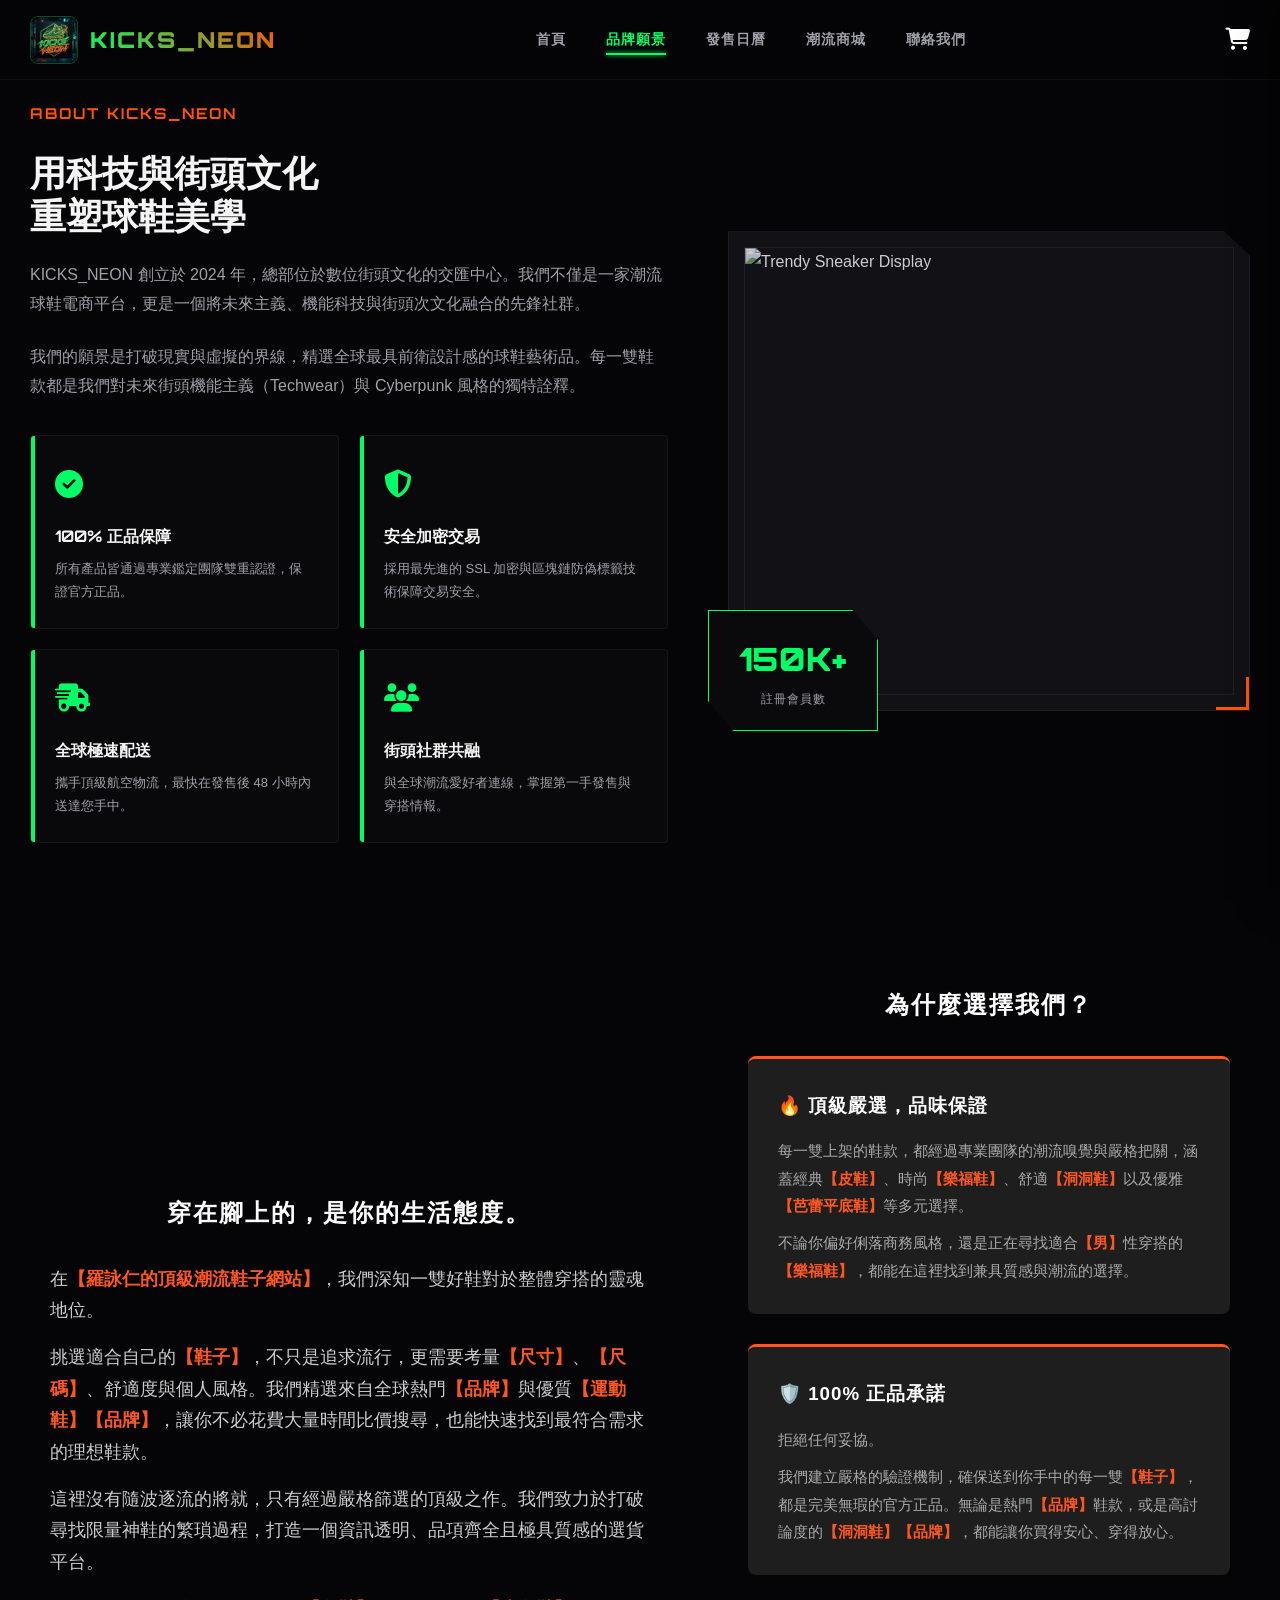
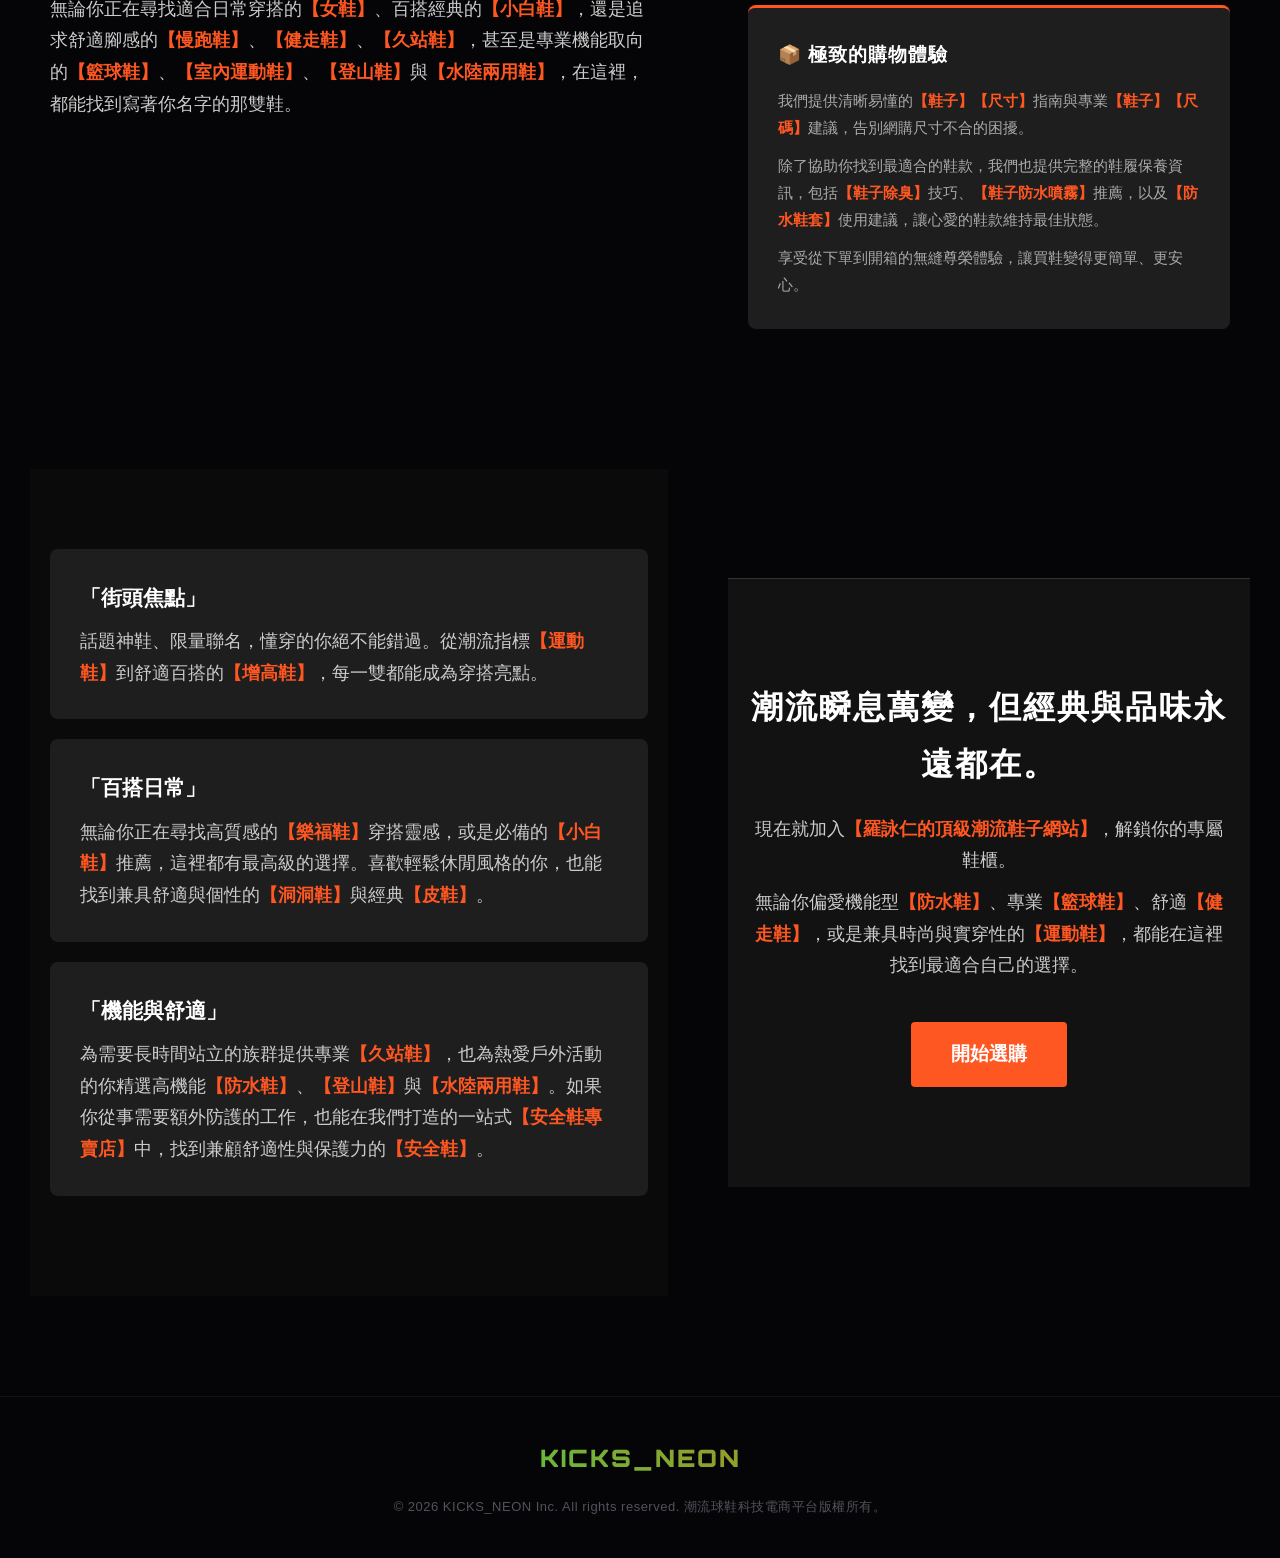
==== commit 4b2e668b: "Add files via upload" ====
--- a/about.html
+++ b/about.html
@@ -92,7 +92,7 @@
         
         <div class="about-visual">
           <div class="about-img-frame">
-            <img class="about-image" src="assets/images/sneaker_10.png" alt="Trendy Sneaker Display">
+            <img class="about-image" src="assets/images/羅詠仁潮鞋店-鎮殿寶鞋.png" alt="Trendy Sneaker Display" title="這是一雙潮鞋">
           </div>
           <div class="about-stat-overlay">
             <span class="stat-number">150K+</span>
